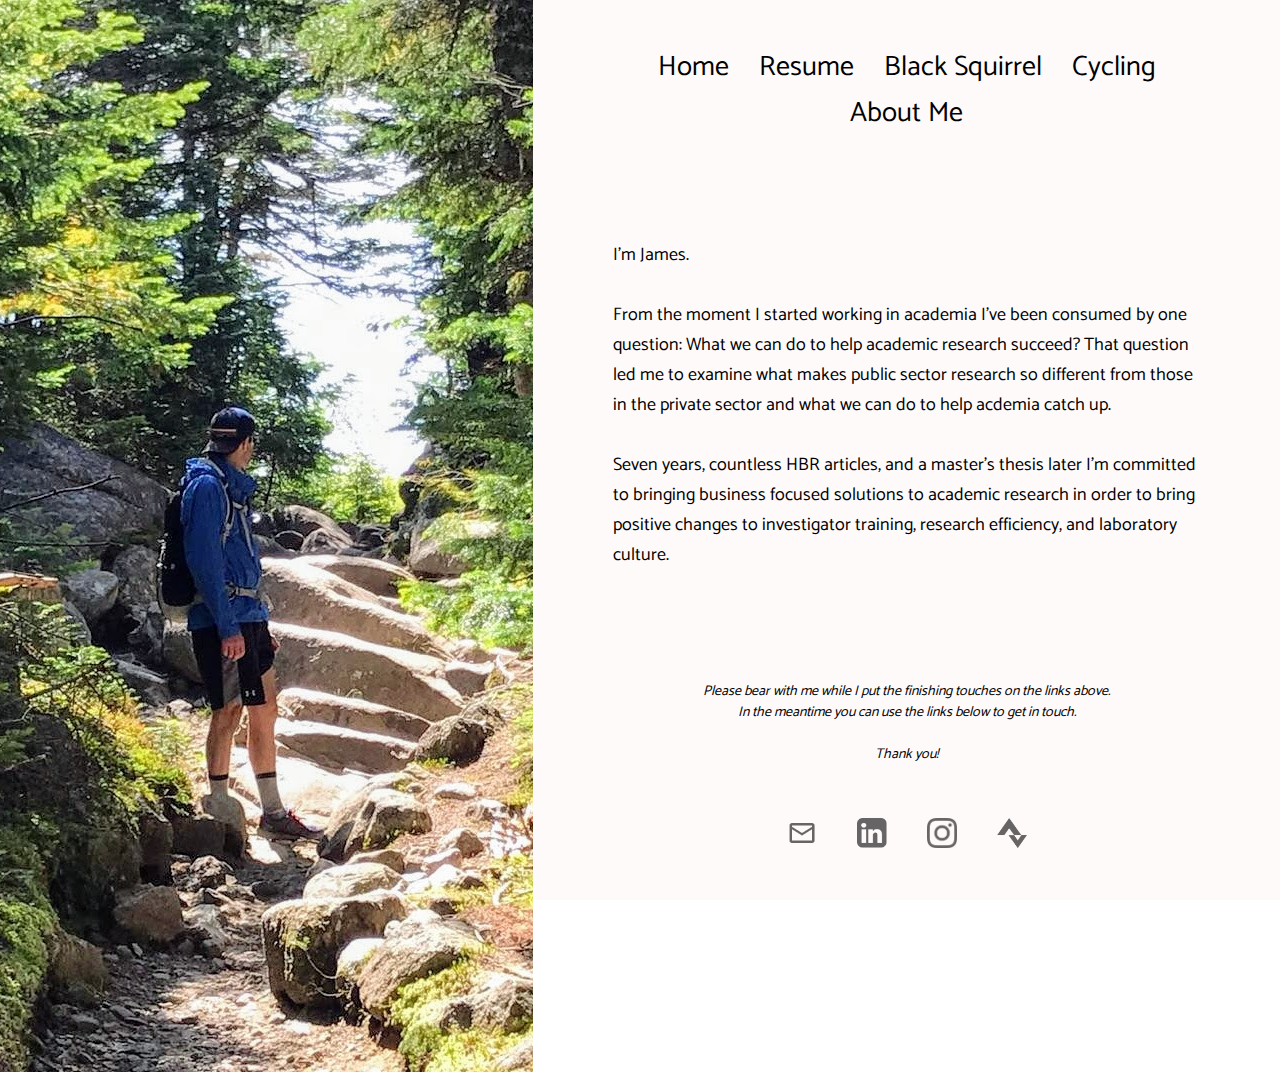
==== index.html @ c1cb6758 "css rewrite" ====
<html>
<head>
<title>James deMelo</title>
<meta name="viewport" content="width=device-width, initial-scale=1.0">
<link href='https://fonts.googleapis.com/css?family=Catamaran' rel='stylesheet'>
<link href="styles.css" type="text/css" rel="stylesheet" >
</head>

<body>
<div class="row">
	<div class="col-5 col-m-12 left">
		<!-- This is the left column where the pic goes -->
		<img src="images/distance.jpg" class="img" />
		<!-- The height=100% is the thing that lets it fit screen without scroll bars; the flex shrink above allows it to maintain sizing when adjusting screen size. However it shrinks it beyond repair when belox 600px. Still need a better solution. -->
	</div>
	
	<div class="col-7 col-m-12 right">
		<div class="navbar">
			<a href="http://jamesrdemelo.com">Home</a>
			<a href="professional.html">Resume</a>
			<a href="blacksquirrel.html">Black Squirrel</a>
			<a href="cycling.html">Cycling</a>
			<a href="bio.html">About Me</a>
		</div>
		<div class="body">
			I'm James.
			<br /><br />
			From the moment I started working in academia I've been consumed by one question: What we can do to help academic research succeed? That question led me to examine what makes public sector research so different from those in the private sector and what we can do to help acdemia catch up. 
			<br /><br />
			Seven years, countless HBR articles, and a master's thesis later I'm committed to bringing business focused solutions to academic research in order to bring positive changes to investigator training, research efficiency, and laboratory culture. 
		</div>
		<div class="notice">
			Please bear with me while I put the finishing touches on the links above.<br />
			In the meantime you can use the links below to get in touch.<br />
			<br />
			Thank you!
		</div>
		<div class="social">
			<a href="mailto:info@jamesrdemelo.com">
				<img src="images/email.png"></a>
			<a href="https://www.linkedin.com/in/jrdemelo/">
				<img src="images/linkedin.png"></a>
			<a href=https://instagram.com/jrsillythings>
				<img src="images/instagram.png"></a>
			<a href="https://strava.com/athletes/jamescantrun">
				<img src="images/strava4.png"></a>
		</div>
	</div>
</div>
</body>
</html>
---- styles.css ----
* {box-sizing: border-box; }
body {margin: 0 !important; padding: 0 !important; font-family: "Catamaran", "Palatino Linotype", "Book Antiqua", Palatino, serif; }
/* creating the columns for the grid */
@media only screen and (min-width: 769px) {
	.col-1 {width: 8.33%;}
	.col-2 {width: 16.66%;}
	.col-3 {width: 25%;}
	.col-4 {width: 33.33%;}
	.col-5 {width: 41.66%;}
	.col-6 {width: 50%;}
	.col-7 {width: 58.33%;}
	.col-8 {width: 66.66%;}
	.col-9 {width: 75%;}
	.col-10 {width: 83.33%;}
	.col-11 {width: 91.66%;}
	.col-12 {width: 100%;}
	
	.left {float: left; display: flex; background-color: snow; justify-content: center; align-content: center; overflow: hidden; }
	.left img {height: 100%; }
	.right {float: left; display: inline-block; padding: 0% 5% 0% 5%; background-color: snow; justify-content: center; align-items: center; overflow: hidden; }

	.navbar {height: 20%; display: flex; font-size: 28px; flex-wrap: wrap; align-items: center; align-content: center; justify-content: center; text-align: center; }
	.navbar a:link, a:visited {color: black; padding-left: 15px; padding-right: 15px; text-decoration: none; }	
	.navbar a:hover, a:active {color: darkorchid; padding-left: 15px; padding-right: 15px; text-decoration: none; }

	.heading {height: 10%; display: flex; text-align: left; font-size: 32px; flex-wrap: wrap; color: black; font-weight: normal; }
	.body {height: 50%; display: flex; align-items: center; font-size: 18px; flex-wrap: wrap; color: black line-height: 175%; padding: 0% 2.5% 0% 2.5%;}
	.bodysub {height: 40%; text-align: left; justify-content: left; align-self: center; font-size: 18px; flex-wrap: wrap; color: black; line-height: 175%; }
	.bodybio {height: 50%; display: block; align-items: center; vertical-align: center; font-size: 18px; flex-wrap: wrap; color: black; line-height: 200%; padding: 0% 2.5% 0% 2.5%; }

	.notice {height: 15%; display: flex; font-size: 14px; color: black; font-style: italic; line-height: 150%; align-items:flex-end; justify-content: center; text-align: center; flex-wrap: wrap; }

	.social {height: 15%; display:flex; align-items: center; justify-content: center; text-align: center; }
	.social img {display: flex; padding: 20px 20px 20px 20px; height: 70px; text-align: center; opacity: 0.60; filter: alpha(opacity=60); }
	.social img:hover {opacity: 1.0; filter: alpha(opacity=100); }
	.social a:hover, a:active {padding: 0px 0px 0px 0px; } /*This section here is necessary to overwrite the previous/parent settings for links in this section, otherwise it just goes back and takes the parent settings from the navbar */


}


/* creating the columns for mobile */
@media only screen and (max-width: 768px) {
	.col-m-1 {width: 8.33%;}
	.col-m-2 {width: 16.66%;}
	.col-m-3 {width: 25%;}
	.col-m-4 {width: 33.33%;}
	.col-m-5 {width: 41.66%;}
	.col-m-6 {width: 50%;}
	.col-m-7 {width: 58.33%;}
	.col-m-8 {width: 66.66%;}
	.col-m-9 {width: 75%;}
	.col-m-10 {width: 83.33%;}
	.col-m-11 {width: 91.66%;}
	.col-m-12 {width: 100%;}
	
	.left {display: flex; background-color: snow; justify-content: center; align-items: center; overflow: hidden; }
	.left img {width: 100%; max-height: 280px; object-fit: none; overflow-x: hidden; }
	.right {float: left; display: inline-block; padding: 2.5% 5% 0% 5%; background-color: snow; justify-content: center; align-items: center; overflow: hidden; }

	.navbar {height: 15%; display: inline-block; font-size: 24px; flex-wrap: wrap; align-items: center; justify-content: center; text-align: center;  }
	.navbar a:link, a:visited {color: black; padding-left: 15px; padding-right: 15px; text-decoration: none; }	
	.navbar a:hover, a:active {color: darkorchid; padding-left: 15px; padding-right: 15px; text-decoration: none; }
	/* Flexbox lets it adjust, align/justify centers everything, flex-wrap allows it to become one column when the page is too small, minwidth doesn't allow it to bleed into one another */

	.body {height: 50%; display: inline-table; align-items: center; font-size: 18px; flex-wrap: wrap; color: black line-height: 175%; padding: 2.5% 2.5% 2.5% 2.5%;}

	.notice {height: 15%; display: inline-table; font-size: 14px; color: black; font-style: italic; line-height: 150%; align-items:flex-end; justify-content: center; text-align: center; flex-wrap: wrap; padding: 2.5% 2.5% 2.5% 2.5% }

	.social {height: 15%; display: flex; align-items: center; justify-content: center; align-content: center; text-align: center; }
	.social img {padding: 20px 20px 20px 20px; height: 70px; opacity: 0.60; filter: alpha(opacity=60); }
	.social img:hover {opacity: 1.0; filter: alpha(opacity=100); }
	.social a:hover, a:active {padding: 0px 0px 0px 0px; } /*This section here is necessary to overwrite the previous/parent settings for links in this section, otherwise it just goes back and takes the parent settings from the navbar */

}

.row::after {content: ""; clear: both; display: table; }

/* Body of the page here */
.headings {display: block; text-align: left; font-size: 32px; flex-wrap: wrap; color: black; font-weight: normal; line-height: 200%; max-height: 280px}
.headingssub {display: block; text-align: left; font-size: 32px; flex-wrap: wrap; color: black; font-weight: normal; line-height: 200%; max-height: 280px; word-wrap: break-word;}

.bodytextsub {text-align: left; justify-content: left; align-self: center; font-size: 18px; flex-wrap: wrap; color: black; line-height: 175%; }
.bodytextsub img {padding: 10px 20px 10px 20px; height: 300px; text-align: center; }



.flipper {display: inline-block; -moz-transform: scale(-1, 1); -webkit-transform: scale(-1, 1); -o-transform: scale(-1, 1); -ms-transform: scale(-1, 1); transform: scale(-1, 1); }
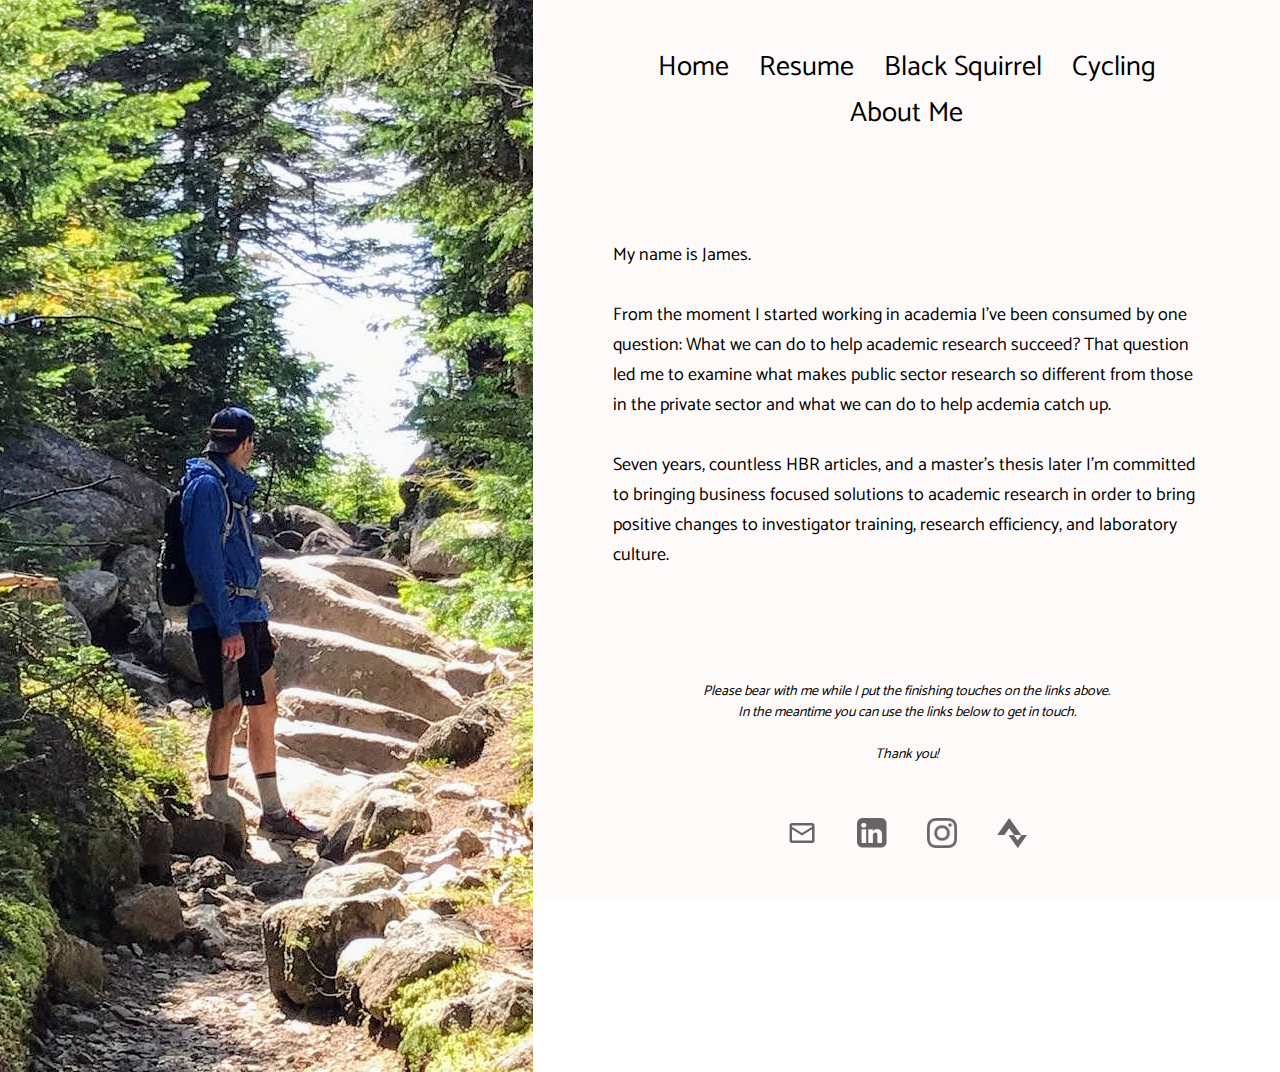
==== commit 723fcd9e: "final mobile v1" ====
--- a/index.html
+++ b/index.html
@@ -16,14 +16,14 @@
 	
 	<div class="col-7 col-m-12 right">
 		<div class="navbar">
-			<a href="http://jamesrdemelo.com">Home</a>
+			<a href="index.html">Home</a>
 			<a href="professional.html">Resume</a>
-			<a href="blacksquirrel.html">Black Squirrel</a>
+			<a href="blacksquirrel.html">Black&nbsp;Squirrel</a>
 			<a href="cycling.html">Cycling</a>
-			<a href="bio.html">About Me</a>
+			<a href="bio.html">About&nbsp;Me</a>
 		</div>
 		<div class="body">
-			I'm James.
+			My name is James.
 			<br /><br />
 			From the moment I started working in academia I've been consumed by one question: What we can do to help academic research succeed? That question led me to examine what makes public sector research so different from those in the private sector and what we can do to help acdemia catch up. 
 			<br /><br />
--- a/styles.css
+++ b/styles.css
@@ -17,15 +17,18 @@
 	
 	.left {float: left; display: flex; background-color: snow; justify-content: center; align-content: center; overflow: hidden; }
 	.left img {height: 100%; }
+	.leftbs {height: 100%; float: left; display: flex; background-color: snow; justify-content: center; align-items: center; overflow: hidden; }
+	.leftbs img {max-height: 450px; max-width: 450px; align-items: center; }
 	.right {float: left; display: inline-block; padding: 0% 5% 0% 5%; background-color: snow; justify-content: center; align-items: center; overflow: hidden; }
 
 	.navbar {height: 20%; display: flex; font-size: 28px; flex-wrap: wrap; align-items: center; align-content: center; justify-content: center; text-align: center; }
 	.navbar a:link, a:visited {color: black; padding-left: 15px; padding-right: 15px; text-decoration: none; }	
 	.navbar a:hover, a:active {color: darkorchid; padding-left: 15px; padding-right: 15px; text-decoration: none; }
 
-	.heading {height: 10%; display: flex; text-align: left; font-size: 32px; flex-wrap: wrap; color: black; font-weight: normal; }
+	.heading {height: 10%; display: flex; justify-content: center; align-items: center; font-size: 32px; flex-wrap: wrap; color: black; font-weight: normal; }
 	.body {height: 50%; display: flex; align-items: center; font-size: 18px; flex-wrap: wrap; color: black line-height: 175%; padding: 0% 2.5% 0% 2.5%;}
-	.bodysub {height: 40%; text-align: left; justify-content: left; align-self: center; font-size: 18px; flex-wrap: wrap; color: black; line-height: 175%; }
+	.bodysub {height: 40%; display: flex; justify-content: left; align-items: center; font-size: 18px; flex-wrap: wrap; color: black; line-height: 175%; }
+	.bodycyc {height: 40%; display: block; align-items: center; vertical-align: center; font-size: 18px; flex-wrap: wrap; color: black; line-height: 200%; padding: 0% 2.5% 0% 2.5%; }
 	.bodybio {height: 50%; display: block; align-items: center; vertical-align: center; font-size: 18px; flex-wrap: wrap; color: black; line-height: 200%; padding: 0% 2.5% 0% 2.5%; }
 
 	.notice {height: 15%; display: flex; font-size: 14px; color: black; font-style: italic; line-height: 150%; align-items:flex-end; justify-content: center; text-align: center; flex-wrap: wrap; }
@@ -34,11 +37,7 @@
 	.social img {display: flex; padding: 20px 20px 20px 20px; height: 70px; text-align: center; opacity: 0.60; filter: alpha(opacity=60); }
 	.social img:hover {opacity: 1.0; filter: alpha(opacity=100); }
 	.social a:hover, a:active {padding: 0px 0px 0px 0px; } /*This section here is necessary to overwrite the previous/parent settings for links in this section, otherwise it just goes back and takes the parent settings from the navbar */
-
-
 }
-
-
 /* creating the columns for mobile */
 @media only screen and (max-width: 768px) {
 	.col-m-1 {width: 8.33%;}
@@ -56,19 +55,30 @@
 	
 	.left {display: flex; background-color: snow; justify-content: center; align-items: center; overflow: hidden; }
 	.left img {width: 100%; max-height: 280px; object-fit: none; overflow-x: hidden; }
+	.leftbs {float: left; display: flex; background-color: snow; justify-content: center; align-items: center; overflow: hidden; }
+	.leftbs img {max-height: 280px; align-items: center; }
+	.leftcyc {display: block; background-color: snow; justify-content: center; align-items: center; overflow: hidden; }
+	.leftcyc img {width: 100%; max-height: 280px; object-fit: none; object-position: 44% 12%; overflow-x: hidden; }
+	.leftbio {display: block; background-color: snow; justify-content: center; align-items: center; overflow: hidden; }
+	.leftbio img {width: 100%; max-height: 280px; object-fit: none; object-position: 46% 50%; overflow-x: hidden; }
 	.right {float: left; display: inline-block; padding: 2.5% 5% 0% 5%; background-color: snow; justify-content: center; align-items: center; overflow: hidden; }
 
-	.navbar {height: 15%; display: inline-block; font-size: 24px; flex-wrap: wrap; align-items: center; justify-content: center; text-align: center;  }
+	.navbar {display: block; font-size: 22px; flex-wrap: wrap; align-items: center; justify-content: center; text-align: center; padding-top: 10px; }
 	.navbar a:link, a:visited {color: black; padding-left: 15px; padding-right: 15px; text-decoration: none; }	
 	.navbar a:hover, a:active {color: darkorchid; padding-left: 15px; padding-right: 15px; text-decoration: none; }
 	/* Flexbox lets it adjust, align/justify centers everything, flex-wrap allows it to become one column when the page is too small, minwidth doesn't allow it to bleed into one another */
 
-	.body {height: 50%; display: inline-table; align-items: center; font-size: 18px; flex-wrap: wrap; color: black line-height: 175%; padding: 2.5% 2.5% 2.5% 2.5%;}
+	.heading {height: 10%; display: block; justify-content: center; text-align: center; font-size: 28px; flex-wrap: wrap; color: black; font-weight: normal; padding-top: 5%; }
 
-	.notice {height: 15%; display: inline-table; font-size: 14px; color: black; font-style: italic; line-height: 150%; align-items:flex-end; justify-content: center; text-align: center; flex-wrap: wrap; padding: 2.5% 2.5% 2.5% 2.5% }
+	.body {display: flex; align-items: center; font-size: 18px; flex-wrap: wrap; color: black line-height: 175%; padding: 5% 2.5% 2.5% 2.5%;}
+	.bodysub {display: block; align-items: center; font-size: 18px; flex-wrap: wrap; color: black line-height: 175%; padding: 5% 2.5% 2.5% 2.5%;}
+	.bodycyc {display: block; align-items: center; font-size: 18px; flex-wrap: wrap; color: black line-height: 175%; padding: 5% 2.5% 2.5% 2.5%;}
+	.bodybio {display: block; align-items: center; font-size: 18px; flex-wrap: wrap; color: black line-height: 175%; padding: 5% 2.5% 2.5% 2.5%;}
 
-	.social {height: 15%; display: flex; align-items: center; justify-content: center; align-content: center; text-align: center; }
-	.social img {padding: 20px 20px 20px 20px; height: 70px; opacity: 0.60; filter: alpha(opacity=60); }
+	.notice {display: flex; font-size: 12px; color: black; font-style: italic; line-height: 150%; align-items:flex-end; justify-content: center; text-align: center; flex-wrap: wrap; padding-top: 5%; }
+
+	.social {display: flex; align-items: center; justify-content: center; align-content: center; text-align: center; padding-top: 5%; }
+	.social img {padding: 8px 8px 8px 8px; height: 45px; opacity: 0.60; filter: alpha(opacity=60); }
 	.social img:hover {opacity: 1.0; filter: alpha(opacity=100); }
 	.social a:hover, a:active {padding: 0px 0px 0px 0px; } /*This section here is necessary to overwrite the previous/parent settings for links in this section, otherwise it just goes back and takes the parent settings from the navbar */
 
@@ -76,13 +86,13 @@
 
 .row::after {content: ""; clear: both; display: table; }
 
-/* Body of the page here */
+/* Old janky css here
 .headings {display: block; text-align: left; font-size: 32px; flex-wrap: wrap; color: black; font-weight: normal; line-height: 200%; max-height: 280px}
 .headingssub {display: block; text-align: left; font-size: 32px; flex-wrap: wrap; color: black; font-weight: normal; line-height: 200%; max-height: 280px; word-wrap: break-word;}
 
 .bodytextsub {text-align: left; justify-content: left; align-self: center; font-size: 18px; flex-wrap: wrap; color: black; line-height: 175%; }
 .bodytextsub img {padding: 10px 20px 10px 20px; height: 300px; text-align: center; }
-
+ */
 
 
 .flipper {display: inline-block; -moz-transform: scale(-1, 1); -webkit-transform: scale(-1, 1); -o-transform: scale(-1, 1); -ms-transform: scale(-1, 1); transform: scale(-1, 1); }
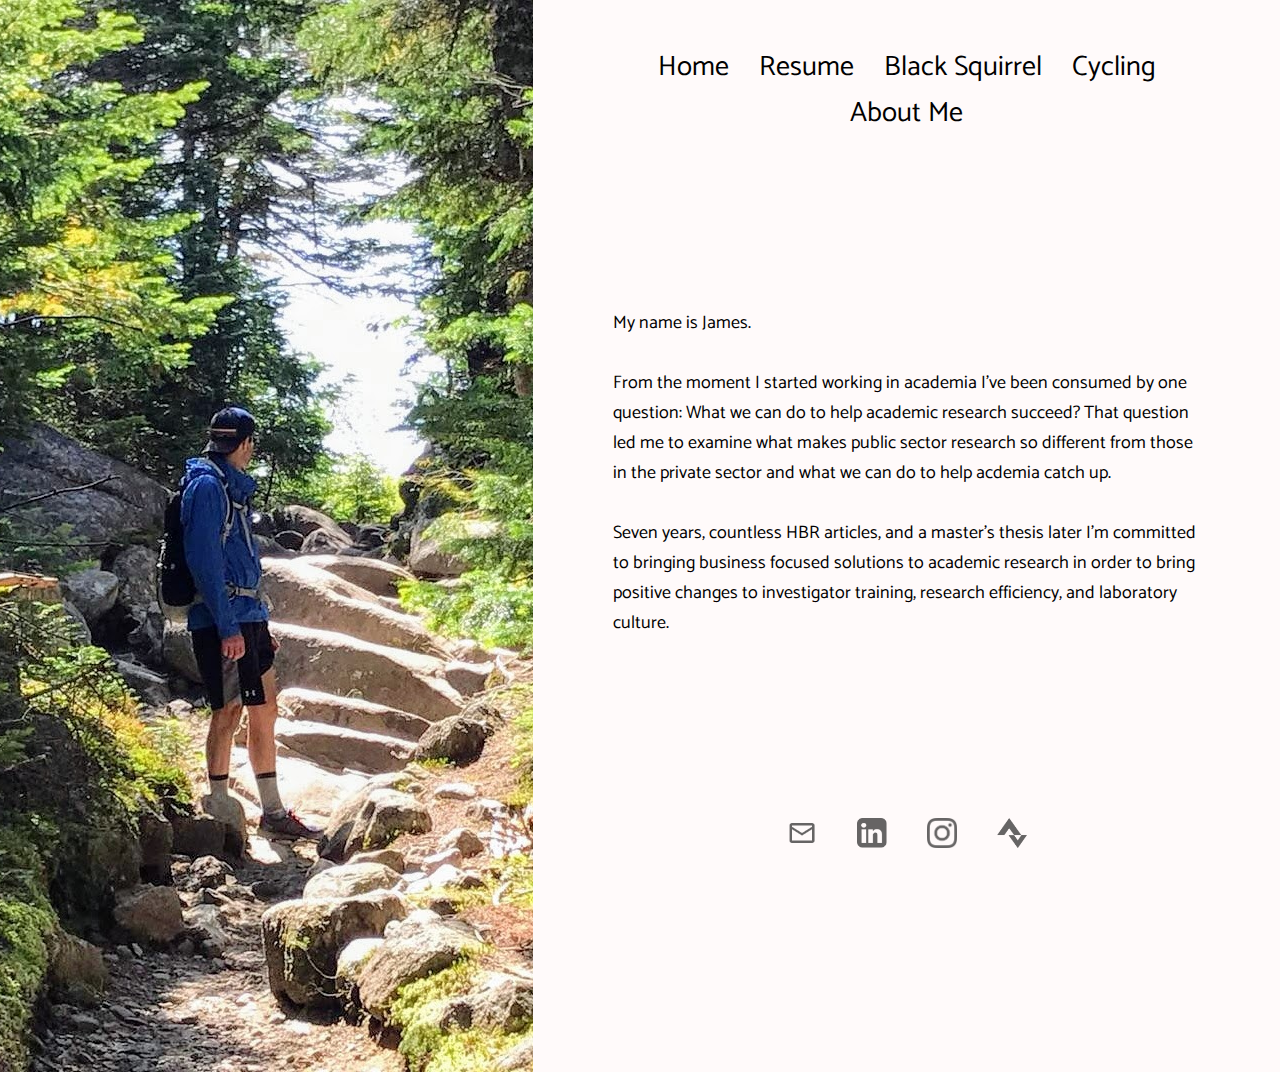
==== commit 0670fa9e: "mobile optimizations" ====
--- a/index.html
+++ b/index.html
@@ -29,12 +29,14 @@
 			<br /><br />
 			Seven years, countless HBR articles, and a master's thesis later I'm committed to bringing business focused solutions to academic research in order to bring positive changes to investigator training, research efficiency, and laboratory culture. 
 		</div>
+		<!-- reserved for future notices
 		<div class="notice">
 			Please bear with me while I put the finishing touches on the links above.<br />
 			In the meantime you can use the links below to get in touch.<br />
 			<br />
 			Thank you!
 		</div>
+		-->
 		<div class="social">
 			<a href="mailto:info@jamesrdemelo.com">
 				<img src="images/email.png"></a>
--- a/styles.css
+++ b/styles.css
@@ -16,9 +16,13 @@
 	.col-12 {width: 100%;}
 	
 	.left {float: left; display: flex; background-color: snow; justify-content: center; align-content: center; overflow: hidden; }
-	.left img {height: 100%; }
+	.left img {height: 100%; object-fit: cover; }
 	.leftbs {height: 100%; float: left; display: flex; background-color: snow; justify-content: center; align-items: center; overflow: hidden; }
-	.leftbs img {max-height: 450px; max-width: 450px; align-items: center; }
+	.leftbs img {max-height: 450px; max-width: 450px; object-fit: cover; }
+	.leftcyc {float: left; display: flex; background-color: snow; justify-content: center; align-content: center; overflow: hidden; }
+	.leftcyc img {height: 100%; object-fit: cover; }	
+	.leftbio {float: left; display: flex; background-color: snow; justify-content: center; align-content: center; overflow: hidden; }
+	.leftbio img {height: 100%; object-fit: cover; }
 	.right {float: left; display: inline-block; padding: 0% 5% 0% 5%; background-color: snow; justify-content: center; align-items: center; overflow: hidden; }
 
 	.navbar {height: 20%; display: flex; font-size: 28px; flex-wrap: wrap; align-items: center; align-content: center; justify-content: center; text-align: center; }
@@ -26,12 +30,17 @@
 	.navbar a:hover, a:active {color: darkorchid; padding-left: 15px; padding-right: 15px; text-decoration: none; }
 
 	.heading {height: 10%; display: flex; justify-content: center; align-items: center; font-size: 32px; flex-wrap: wrap; color: black; font-weight: normal; }
-	.body {height: 50%; display: flex; align-items: center; font-size: 18px; flex-wrap: wrap; color: black line-height: 175%; padding: 0% 2.5% 0% 2.5%;}
-	.bodysub {height: 40%; display: flex; justify-content: left; align-items: center; font-size: 18px; flex-wrap: wrap; color: black; line-height: 175%; }
-	.bodycyc {height: 40%; display: block; align-items: center; vertical-align: center; font-size: 18px; flex-wrap: wrap; color: black; line-height: 200%; padding: 0% 2.5% 0% 2.5%; }
-	.bodybio {height: 50%; display: block; align-items: center; vertical-align: center; font-size: 18px; flex-wrap: wrap; color: black; line-height: 200%; padding: 0% 2.5% 0% 2.5%; }
+	
+	.body {height: 65%; display: flex; align-items: center; font-size: 18px; flex-wrap: wrap; color: black line-height: 175%; padding: 0% 2.5% 0% 2.5%;}
+	.bodysub {height: 55%; display: flex; justify-content: left; align-items: center; font-size: 18px; flex-wrap: wrap; color: black; line-height: 175%; }
+	.bodysub a {display: contents; }
+	.bodycyc {height: 55%; display: flex; align-items: center; vertical-align: center; font-size: 18px; flex-wrap: wrap; color: black; line-height: 175%; padding: 0% 2.5% 0% 2.5%; }	
+	.bodycyc a {display: contents; line-height: 200%; }
+	.bodybio {height: 65%; display: flex; align-items: center; vertical-align: center; font-size: 18px; flex-wrap: wrap; color: black; line-height: 175%; padding: 0% 2.5% 0% 2.5%; }
+	.bodybio a {display: contents; line-height: 200%; }
 
 	.notice {height: 15%; display: flex; font-size: 14px; color: black; font-style: italic; line-height: 150%; align-items:flex-end; justify-content: center; text-align: center; flex-wrap: wrap; }
+	/* To re-add notices for desktop remove comments in individual files AND SUBTRACT 15% EACH FROM BODY SECTIONS ABOVE */
 
 	.social {height: 15%; display:flex; align-items: center; justify-content: center; text-align: center; }
 	.social img {display: flex; padding: 20px 20px 20px 20px; height: 70px; text-align: center; opacity: 0.60; filter: alpha(opacity=60); }
@@ -72,19 +81,24 @@
 
 	.body {display: flex; align-items: center; font-size: 18px; flex-wrap: wrap; color: black line-height: 175%; padding: 5% 2.5% 2.5% 2.5%;}
 	.bodysub {display: block; align-items: center; font-size: 18px; flex-wrap: wrap; color: black line-height: 175%; padding: 5% 2.5% 2.5% 2.5%;}
+	.bodysub a {display: contents; }
 	.bodycyc {display: block; align-items: center; font-size: 18px; flex-wrap: wrap; color: black line-height: 175%; padding: 5% 2.5% 2.5% 2.5%;}
+	.bodycyc a {line-height: 250%; }
 	.bodybio {display: block; align-items: center; font-size: 18px; flex-wrap: wrap; color: black line-height: 175%; padding: 5% 2.5% 2.5% 2.5%;}
+	.bodybio a {display: block; }
+
 
 	.notice {display: flex; font-size: 12px; color: black; font-style: italic; line-height: 150%; align-items:flex-end; justify-content: center; text-align: center; flex-wrap: wrap; padding-top: 5%; }
+	/* To re-add notices for mobile just remove comments in individual files */
 
 	.social {display: flex; align-items: center; justify-content: center; align-content: center; text-align: center; padding-top: 5%; }
-	.social img {padding: 8px 8px 8px 8px; height: 45px; opacity: 0.60; filter: alpha(opacity=60); }
+	.social img {padding: 18px 18px 18px 18px; height: 64px; opacity: 0.60; filter: alpha(opacity=60); }
 	.social img:hover {opacity: 1.0; filter: alpha(opacity=100); }
 	.social a:hover, a:active {padding: 0px 0px 0px 0px; } /*This section here is necessary to overwrite the previous/parent settings for links in this section, otherwise it just goes back and takes the parent settings from the navbar */
 
 }
-
-.row::after {content: ""; clear: both; display: table; }
+.row {background-color: snow; }
+.row::after {background-color: snow; content: ""; clear: both; display: table; }
 
 /* Old janky css here
 .headings {display: block; text-align: left; font-size: 32px; flex-wrap: wrap; color: black; font-weight: normal; line-height: 200%; max-height: 280px}
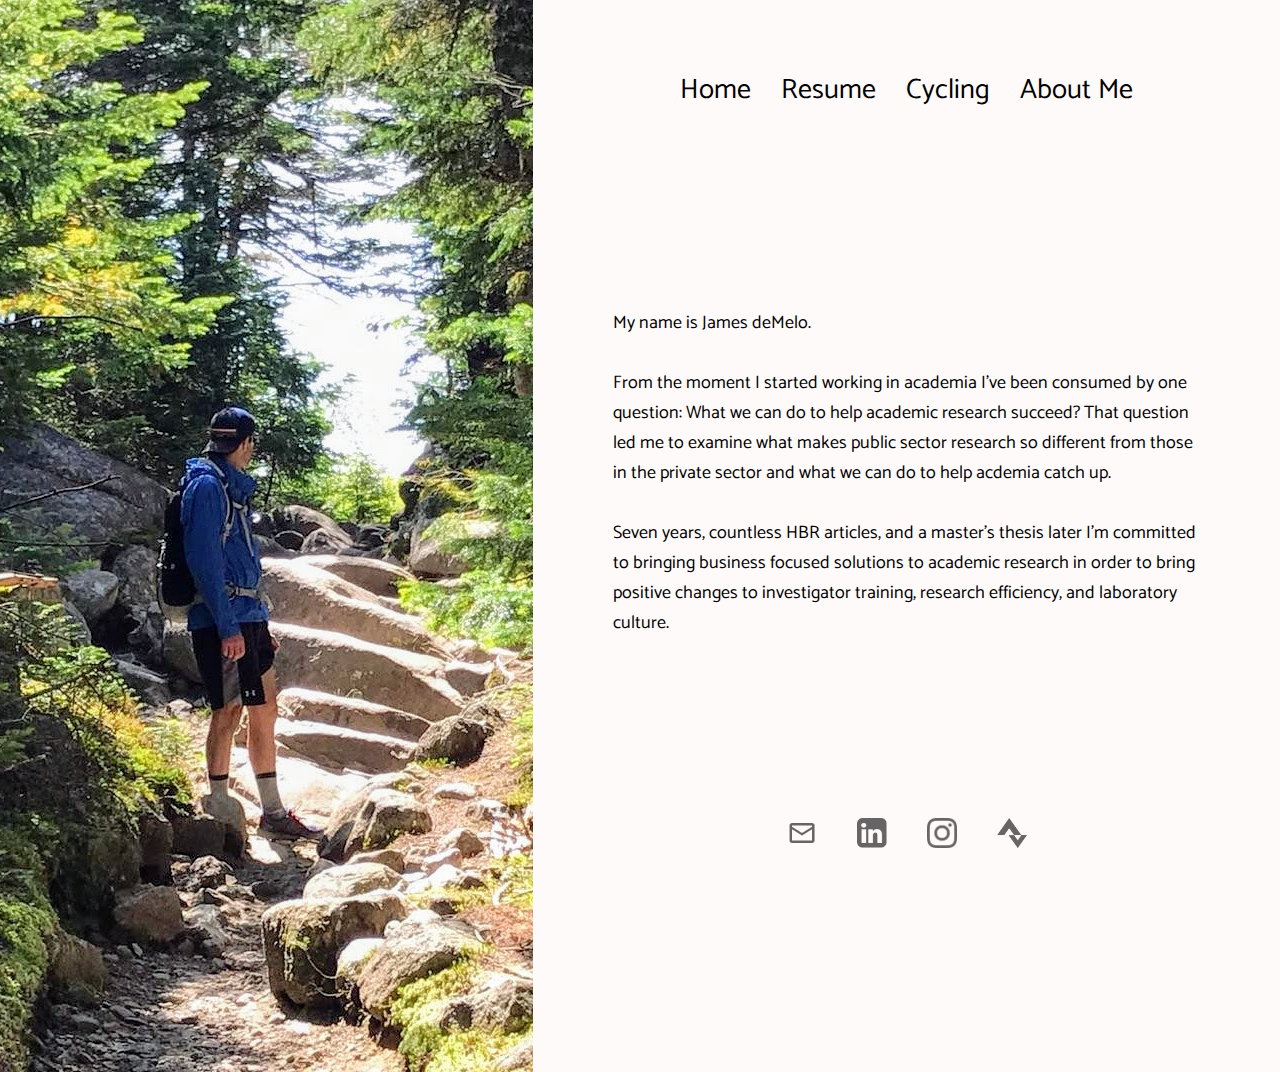
==== commit 413d1ba9: "bsfp editing" ====
--- a/index.html
+++ b/index.html
@@ -18,12 +18,12 @@
 		<div class="navbar">
 			<a href="index.html">Home</a>
 			<a href="professional.html">Resume</a>
-			<a href="blacksquirrel.html">Black&nbsp;Squirrel</a>
+			<!-- <a href="blacksquirrel.html">Black&nbsp;Squirrel</a> -->
 			<a href="cycling.html">Cycling</a>
 			<a href="bio.html">About&nbsp;Me</a>
 		</div>
 		<div class="body">
-			My name is James.
+			My name is James deMelo.
 			<br /><br />
 			From the moment I started working in academia I've been consumed by one question: What we can do to help academic research succeed? That question led me to examine what makes public sector research so different from those in the private sector and what we can do to help acdemia catch up. 
 			<br /><br />
--- a/styles.css
+++ b/styles.css
@@ -27,16 +27,17 @@
 
 	.navbar {height: 20%; display: flex; font-size: 28px; flex-wrap: wrap; align-items: center; align-content: center; justify-content: center; text-align: center; }
 	.navbar a:link, a:visited {color: black; padding-left: 15px; padding-right: 15px; text-decoration: none; }	
-	.navbar a:hover, a:active {color: darkorchid; padding-left: 15px; padding-right: 15px; text-decoration: none; }
+	.navbar a:hover, a:active {color: darkorchid; padding-left: 20px; padding-right: 20px; text-decoration: none; }
+	/* CHANGE BACK TO 15px WHEN YOU RE ADD BSFP - */
 
-	.heading {height: 10%; display: flex; justify-content: center; align-items: center; font-size: 32px; flex-wrap: wrap; color: black; font-weight: normal; }
+	.heading {height: 10%; display: flex; justify-content: center; align-items: center; font-size: 32px; flex-wrap: wrap; color: black; font-weight: bold; }
 	
 	.body {height: 65%; display: flex; align-items: center; font-size: 18px; flex-wrap: wrap; color: black line-height: 175%; padding: 0% 2.5% 0% 2.5%;}
 	.bodysub {height: 55%; display: flex; justify-content: left; align-items: center; font-size: 18px; flex-wrap: wrap; color: black; line-height: 175%; }
-	.bodysub a {display: contents; }
+	.bodysub a {display: contents; line-height: 250%; }
 	.bodycyc {height: 55%; display: flex; align-items: center; vertical-align: center; font-size: 18px; flex-wrap: wrap; color: black; line-height: 175%; padding: 0% 2.5% 0% 2.5%; }	
 	.bodycyc a {display: contents; line-height: 200%; }
-	.bodybio {height: 65%; display: flex; align-items: center; vertical-align: center; font-size: 18px; flex-wrap: wrap; color: black; line-height: 175%; padding: 0% 2.5% 0% 2.5%; }
+	.bodybio {height: 55%; display: flex; align-items: center; vertical-align: center; font-size: 18px; flex-wrap: wrap; color: black; line-height: 175%; padding: 0% 2.5% 0% 2.5%; }
 	.bodybio a {display: contents; line-height: 200%; }
 
 	.notice {height: 15%; display: flex; font-size: 14px; color: black; font-style: italic; line-height: 150%; align-items:flex-end; justify-content: center; text-align: center; flex-wrap: wrap; }
@@ -72,16 +73,16 @@
 	.leftbio img {width: 100%; max-height: 280px; object-fit: none; object-position: 46% 50%; overflow-x: hidden; }
 	.right {float: left; display: inline-block; padding: 2.5% 5% 0% 5%; background-color: snow; justify-content: center; align-items: center; overflow: hidden; }
 
-	.navbar {display: block; font-size: 22px; flex-wrap: wrap; align-items: center; justify-content: center; text-align: center; padding-top: 10px; }
-	.navbar a:link, a:visited {color: black; padding-left: 15px; padding-right: 15px; text-decoration: none; }	
-	.navbar a:hover, a:active {color: darkorchid; padding-left: 15px; padding-right: 15px; text-decoration: none; }
-	/* Flexbox lets it adjust, align/justify centers everything, flex-wrap allows it to become one column when the page is too small, minwidth doesn't allow it to bleed into one another */
+	.navbar {display: block; font-size: 24px; flex-wrap: wrap; align-items: center; justify-content: center; text-align: center; padding-top: 10px; }
+	.navbar a:link, a:visited {color: black; padding-left: 20px; padding-right: 20px; text-decoration: none; }	
+	.navbar a:hover, a:active {color: darkorchid; padding-left: 20px; padding-right: 20px; text-decoration: none; }
+	/* CHANGE BACK TO 15px WHEN YOU RE ADD BSFP - Flexbox lets it adjust, align/justify centers everything, flex-wrap allows it to become one column when the page is too small, minwidth doesn't allow it to bleed into one another */
 
-	.heading {height: 10%; display: block; justify-content: center; text-align: center; font-size: 28px; flex-wrap: wrap; color: black; font-weight: normal; padding-top: 5%; }
+	.heading {height: 10%; display: block; justify-content: center; text-align: center; font-size: 28px; flex-wrap: wrap; color: black; font-weight: bold; padding-top: 5%; }
 
 	.body {display: flex; align-items: center; font-size: 18px; flex-wrap: wrap; color: black line-height: 175%; padding: 5% 2.5% 2.5% 2.5%;}
 	.bodysub {display: block; align-items: center; font-size: 18px; flex-wrap: wrap; color: black line-height: 175%; padding: 5% 2.5% 2.5% 2.5%;}
-	.bodysub a {display: contents; }
+	.bodysub a {display: contents; line-height: 250%; }
 	.bodycyc {display: block; align-items: center; font-size: 18px; flex-wrap: wrap; color: black line-height: 175%; padding: 5% 2.5% 2.5% 2.5%;}
 	.bodycyc a {line-height: 250%; }
 	.bodybio {display: block; align-items: center; font-size: 18px; flex-wrap: wrap; color: black line-height: 175%; padding: 5% 2.5% 2.5% 2.5%;}
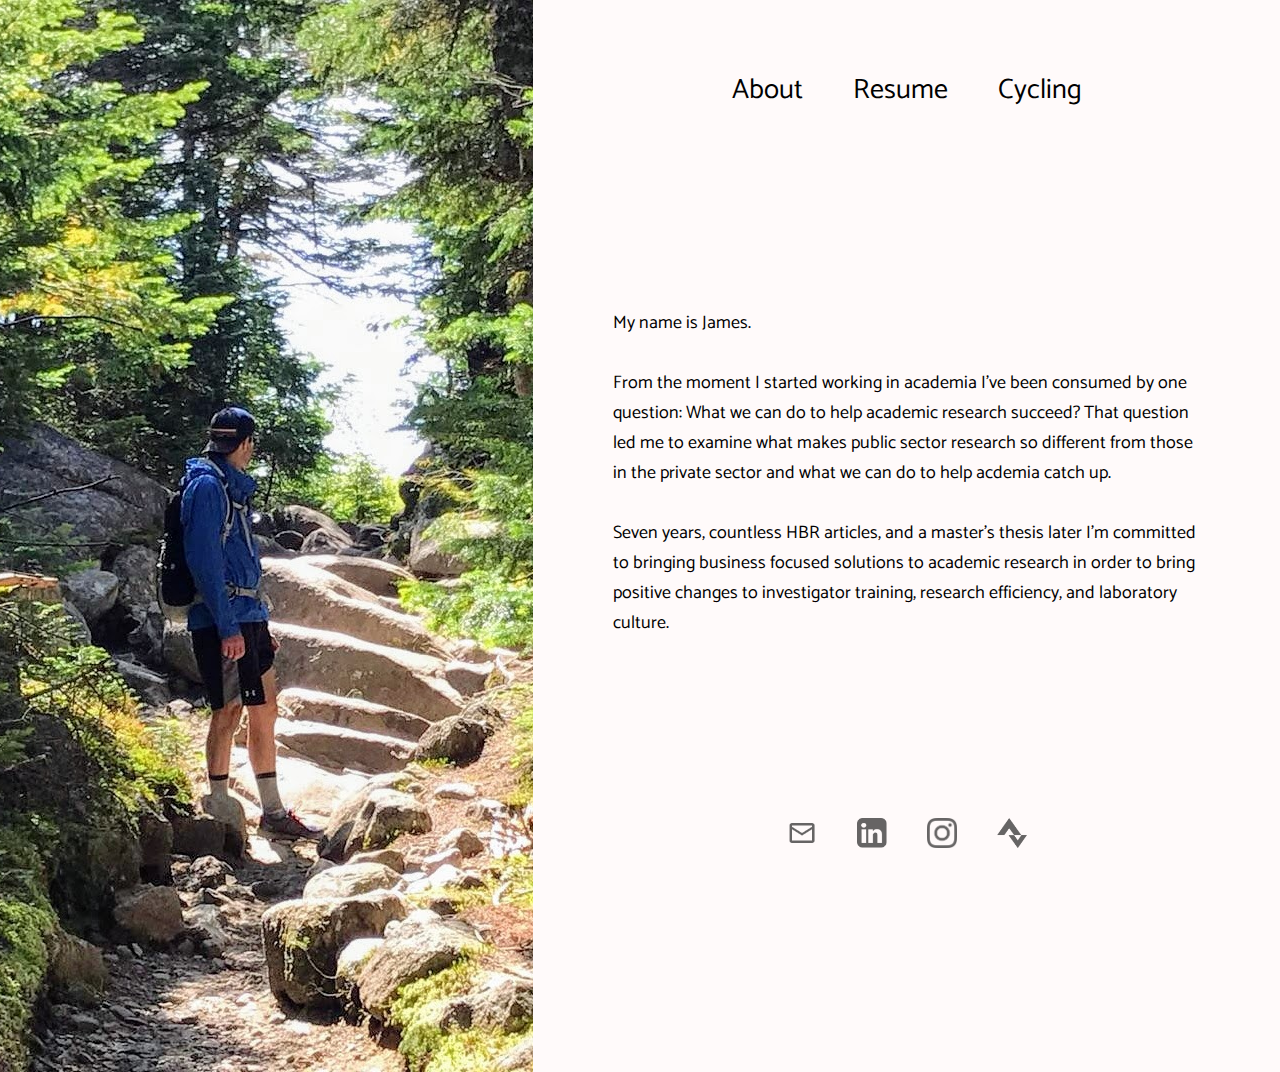
==== commit 7deaf0e5: "Re-org" ====
--- a/index.html
+++ b/index.html
@@ -16,14 +16,14 @@
 	
 	<div class="col-7 col-m-12 right">
 		<div class="navbar">
-			<a href="index.html">Home</a>
+			<a href="index.html">About</a>
 			<a href="professional.html">Resume</a>
 			<!-- <a href="blacksquirrel.html">Black&nbsp;Squirrel</a> -->
 			<a href="cycling.html">Cycling</a>
-			<a href="bio.html">About&nbsp;Me</a>
+			<!-- <a href="bio.html">About&nbsp;Me</a> -->
 		</div>
 		<div class="body">
-			My name is James deMelo.
+			My name is James.
 			<br /><br />
 			From the moment I started working in academia I've been consumed by one question: What we can do to help academic research succeed? That question led me to examine what makes public sector research so different from those in the private sector and what we can do to help acdemia catch up. 
 			<br /><br />
--- a/styles.css
+++ b/styles.css
@@ -8,7 +8,7 @@
 	.col-4 {width: 33.33%;}
 	.col-5 {width: 41.66%;}
 	.col-6 {width: 50%;}
-	.col-7 {width: 58.33%;}
+	.col-7 {width: 58.33%;} 
 	.col-8 {width: 66.66%;}
 	.col-9 {width: 75%;}
 	.col-10 {width: 83.33%;}
@@ -20,20 +20,20 @@
 	.leftbs {height: 100%; float: left; display: flex; background-color: snow; justify-content: center; align-items: center; overflow: hidden; }
 	.leftbs img {max-height: 450px; max-width: 450px; object-fit: cover; }
 	.leftcyc {float: left; display: flex; background-color: snow; justify-content: center; align-content: center; overflow: hidden; }
-	.leftcyc img {height: 100%; object-fit: cover; }	
+	.leftcyc img {height: 100%; object-fit: cover; object-position: 44% 50%;}
 	.leftbio {float: left; display: flex; background-color: snow; justify-content: center; align-content: center; overflow: hidden; }
-	.leftbio img {height: 100%; object-fit: cover; }
+	.leftbio img {height: 100%; object-fit: cover; object-position: 44% 60%; }
 	.right {float: left; display: inline-block; padding: 0% 5% 0% 5%; background-color: snow; justify-content: center; align-items: center; overflow: hidden; }
 
 	.navbar {height: 20%; display: flex; font-size: 28px; flex-wrap: wrap; align-items: center; align-content: center; justify-content: center; text-align: center; }
-	.navbar a:link, a:visited {color: black; padding-left: 15px; padding-right: 15px; text-decoration: none; }	
-	.navbar a:hover, a:active {color: darkorchid; padding-left: 20px; padding-right: 20px; text-decoration: none; }
+	.navbar a:link, a:visited {color: black; padding-left: 25px; padding-right: 25px; text-decoration: none; }	
+	.navbar a:hover, a:active {color: darkorchid; padding-left: 25px; padding-right: 25px; text-decoration: none; }
 	/* CHANGE BACK TO 15px WHEN YOU RE ADD BSFP - */
 
 	.heading {height: 10%; display: flex; justify-content: center; align-items: center; font-size: 32px; flex-wrap: wrap; color: black; font-weight: bold; }
 	
 	.body {height: 65%; display: flex; align-items: center; font-size: 18px; flex-wrap: wrap; color: black line-height: 175%; padding: 0% 2.5% 0% 2.5%;}
-	.bodysub {height: 55%; display: flex; justify-content: left; align-items: center; font-size: 18px; flex-wrap: wrap; color: black; line-height: 175%; }
+	.bodysub {height: 55%; display: flex; justify-content: left; align-items: center; font-size: 18px; flex-wrap: wrap; color: black; line-height: 175%;  padding: 0% 2.5% 0% 2.5%; }
 	.bodysub a {display: contents; line-height: 250%; }
 	.bodycyc {height: 55%; display: flex; align-items: center; vertical-align: center; font-size: 18px; flex-wrap: wrap; color: black; line-height: 175%; padding: 0% 2.5% 0% 2.5%; }	
 	.bodycyc a {display: contents; line-height: 200%; }
@@ -68,9 +68,9 @@
 	.leftbs {float: left; display: flex; background-color: snow; justify-content: center; align-items: center; overflow: hidden; }
 	.leftbs img {max-height: 280px; align-items: center; }
 	.leftcyc {display: block; background-color: snow; justify-content: center; align-items: center; overflow: hidden; }
-	.leftcyc img {width: 100%; max-height: 280px; object-fit: none; object-position: 44% 12%; overflow-x: hidden; }
+	.leftcyc img {width: 100%; max-height: 280px; object-fit: none; object-position: 51% 43%; overflow-x: hidden; }
 	.leftbio {display: block; background-color: snow; justify-content: center; align-items: center; overflow: hidden; }
-	.leftbio img {width: 100%; max-height: 280px; object-fit: none; object-position: 46% 50%; overflow-x: hidden; }
+	.leftbio img {width: 100%; max-height: 280px; object-fit: none; object-position: 48% 26%; overflow-x: hidden; }
 	.right {float: left; display: inline-block; padding: 2.5% 5% 0% 5%; background-color: snow; justify-content: center; align-items: center; overflow: hidden; }
 
 	.navbar {display: block; font-size: 24px; flex-wrap: wrap; align-items: center; justify-content: center; text-align: center; padding-top: 10px; }
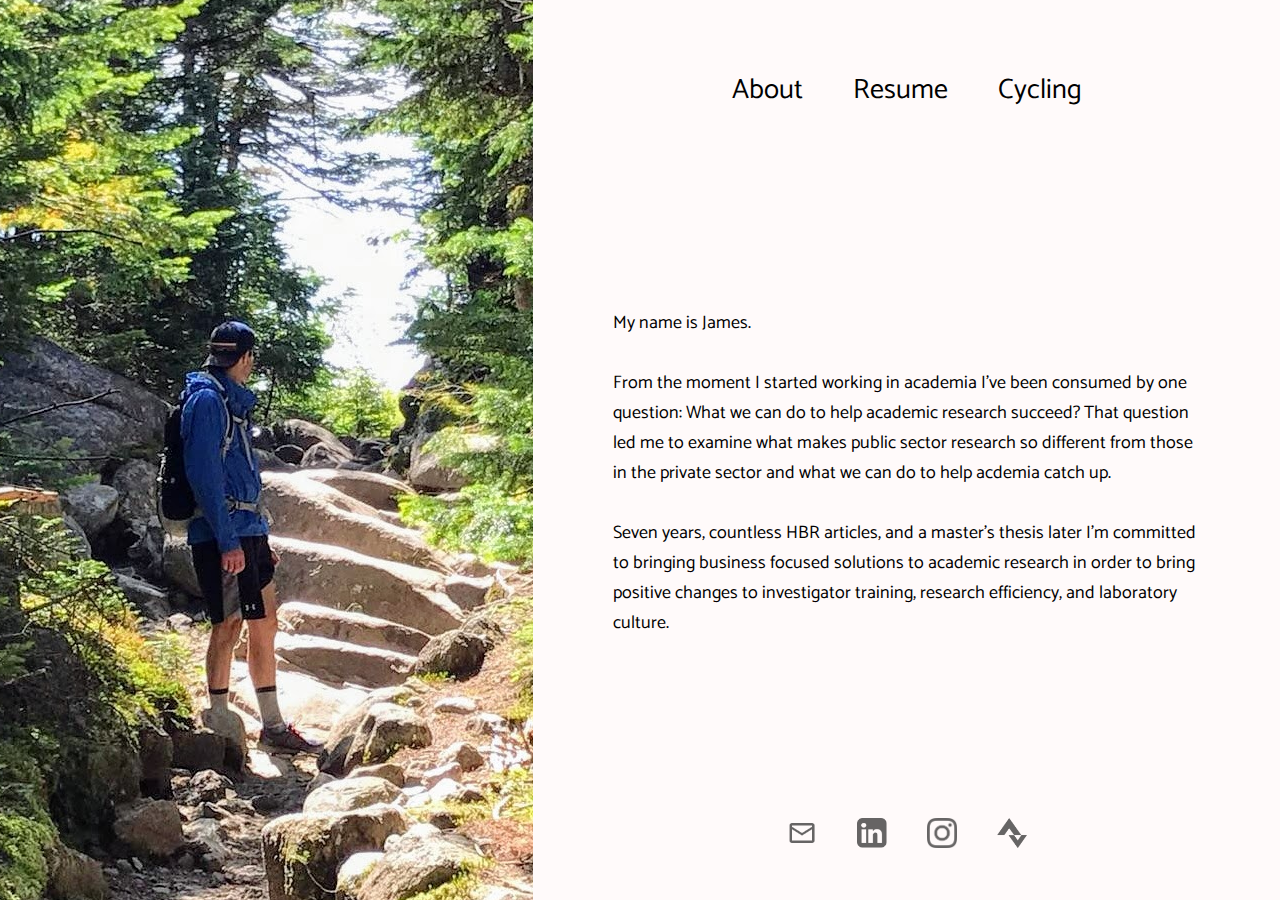
==== commit 9711d70b: "Pic update; Footer update" ====
--- a/index.html
+++ b/index.html
@@ -42,7 +42,7 @@
 				<img src="images/email.png"></a>
 			<a href="https://www.linkedin.com/in/jrdemelo/">
 				<img src="images/linkedin.png"></a>
-			<a href=https://instagram.com/jrsillythings>
+			<a href=https://instagram.com/jamesonbikes>
 				<img src="images/instagram.png"></a>
 			<a href="https://strava.com/athletes/jamescantrun">
 				<img src="images/strava4.png"></a>
--- a/styles.css
+++ b/styles.css
@@ -15,14 +15,14 @@
 	.col-11 {width: 91.66%;}
 	.col-12 {width: 100%;}
 	
-	.left {float: left; display: flex; background-color: snow; justify-content: center; align-content: center; overflow: hidden; }
-	.left img {height: 100%; object-fit: cover; }
-	.leftbs {height: 100%; float: left; display: flex; background-color: snow; justify-content: center; align-items: center; overflow: hidden; }
+	.left {float: left; display: grid; height: 100%; background-color: snow; justify-content: center; align-content: center; overflow: hidden; }
+	.left img {object-fit: cover; }
+	.leftbs {height: 100%; float: left; display: grid; background-color: snow; justify-content: center; align-items: center; overflow: hidden; }
 	.leftbs img {max-height: 450px; max-width: 450px; object-fit: cover; }
-	.leftcyc {float: left; display: flex; background-color: snow; justify-content: center; align-content: center; overflow: hidden; }
-	.leftcyc img {height: 100%; object-fit: cover; object-position: 44% 50%;}
-	.leftbio {float: left; display: flex; background-color: snow; justify-content: center; align-content: center; overflow: hidden; }
-	.leftbio img {height: 100%; object-fit: cover; object-position: 44% 60%; }
+	.leftcyc {float: left; display: inline-flex; height: 100%; background-color: snow; justify-content: center; align-content: center; overflow: hidden; }
+	.leftcyc img {height: auto; object-fit: contain; object-position: 50% 70%;}
+	.leftbio {float: left; display: grid; height: 100%; background-color: snow; justify-content: center; align-content: center; overflow: hidden; }
+	.leftbio img {object-fit: cover; object-position: 44% 60%; }
 	.right {float: left; display: inline-block; padding: 0% 5% 0% 5%; background-color: snow; justify-content: center; align-items: center; overflow: hidden; }
 
 	.navbar {height: 20%; display: flex; font-size: 28px; flex-wrap: wrap; align-items: center; align-content: center; justify-content: center; text-align: center; }
@@ -68,7 +68,7 @@
 	.leftbs {float: left; display: flex; background-color: snow; justify-content: center; align-items: center; overflow: hidden; }
 	.leftbs img {max-height: 280px; align-items: center; }
 	.leftcyc {display: block; background-color: snow; justify-content: center; align-items: center; overflow: hidden; }
-	.leftcyc img {width: 100%; max-height: 280px; object-fit: none; object-position: 51% 43%; overflow-x: hidden; }
+	.leftcyc img {width: 100%; max-height: 280px; object-fit: none; object-position: 47% 8%; overflow-x: hidden; }
 	.leftbio {display: block; background-color: snow; justify-content: center; align-items: center; overflow: hidden; }
 	.leftbio img {width: 100%; max-height: 280px; object-fit: none; object-position: 48% 26%; overflow-x: hidden; }
 	.right {float: left; display: inline-block; padding: 2.5% 5% 0% 5%; background-color: snow; justify-content: center; align-items: center; overflow: hidden; }
@@ -87,6 +87,7 @@
 	.bodycyc a {line-height: 250%; }
 	.bodybio {display: block; align-items: center; font-size: 18px; flex-wrap: wrap; color: black line-height: 175%; padding: 5% 2.5% 2.5% 2.5%;}
 	.bodybio a {display: block; }
+	.photocredits a {display: block; color: gray; font-size: 14px; }
 
 
 	.notice {display: flex; font-size: 12px; color: black; font-style: italic; line-height: 150%; align-items:flex-end; justify-content: center; text-align: center; flex-wrap: wrap; padding-top: 5%; }
